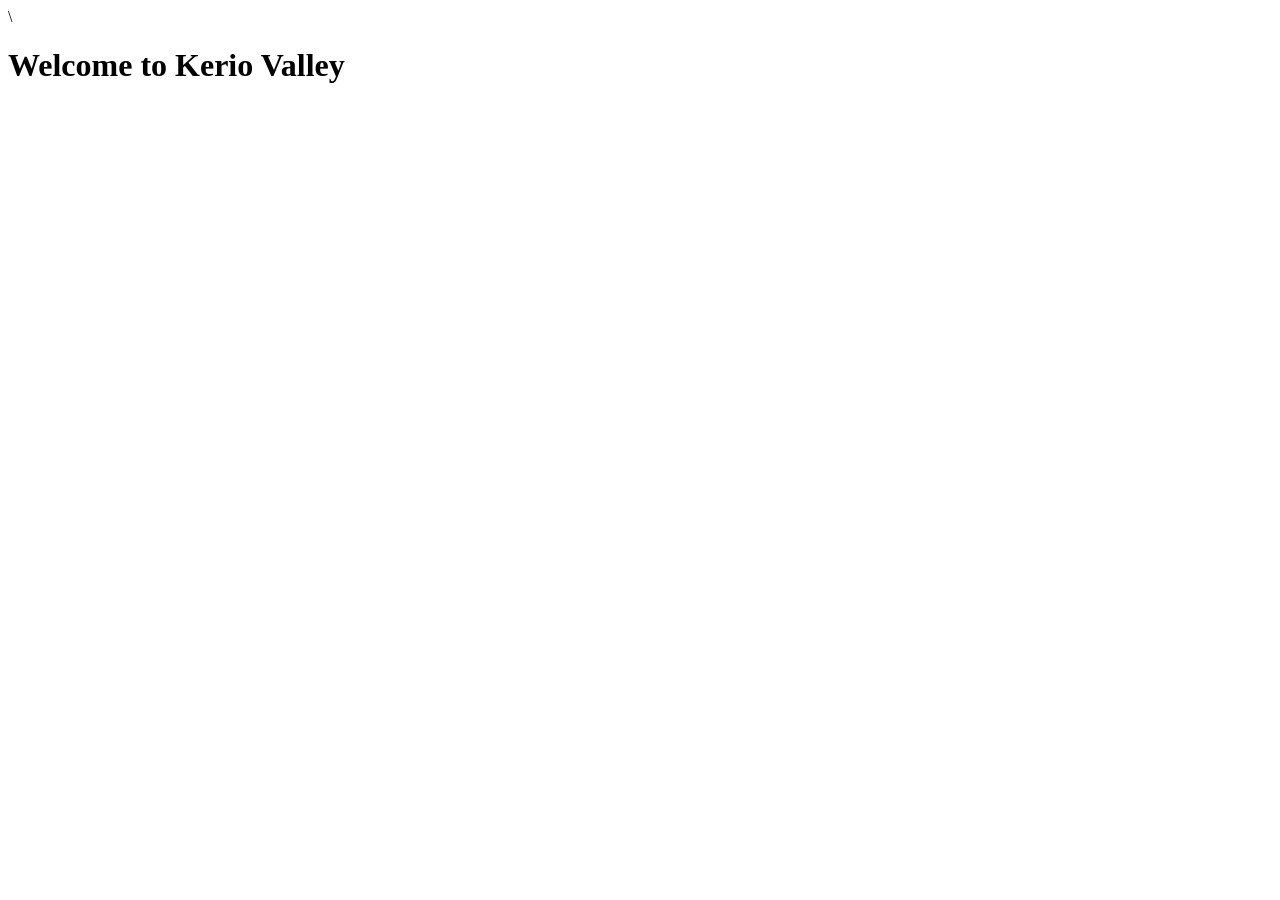
==== index.html @ 92d4cf8e "Entry point of the web page - the index" ====
\<!DOCTYPE html>
<html lang="en">
<head>
    <meta charset="UTF-8">
    <meta name="viewport" content="width=device-width, initial-scale=1.0">
    <title>Kerio Valley</title>
</head>
<body>
    <h1>Welcome to Kerio Valley</h1>
    
</body>
</html>
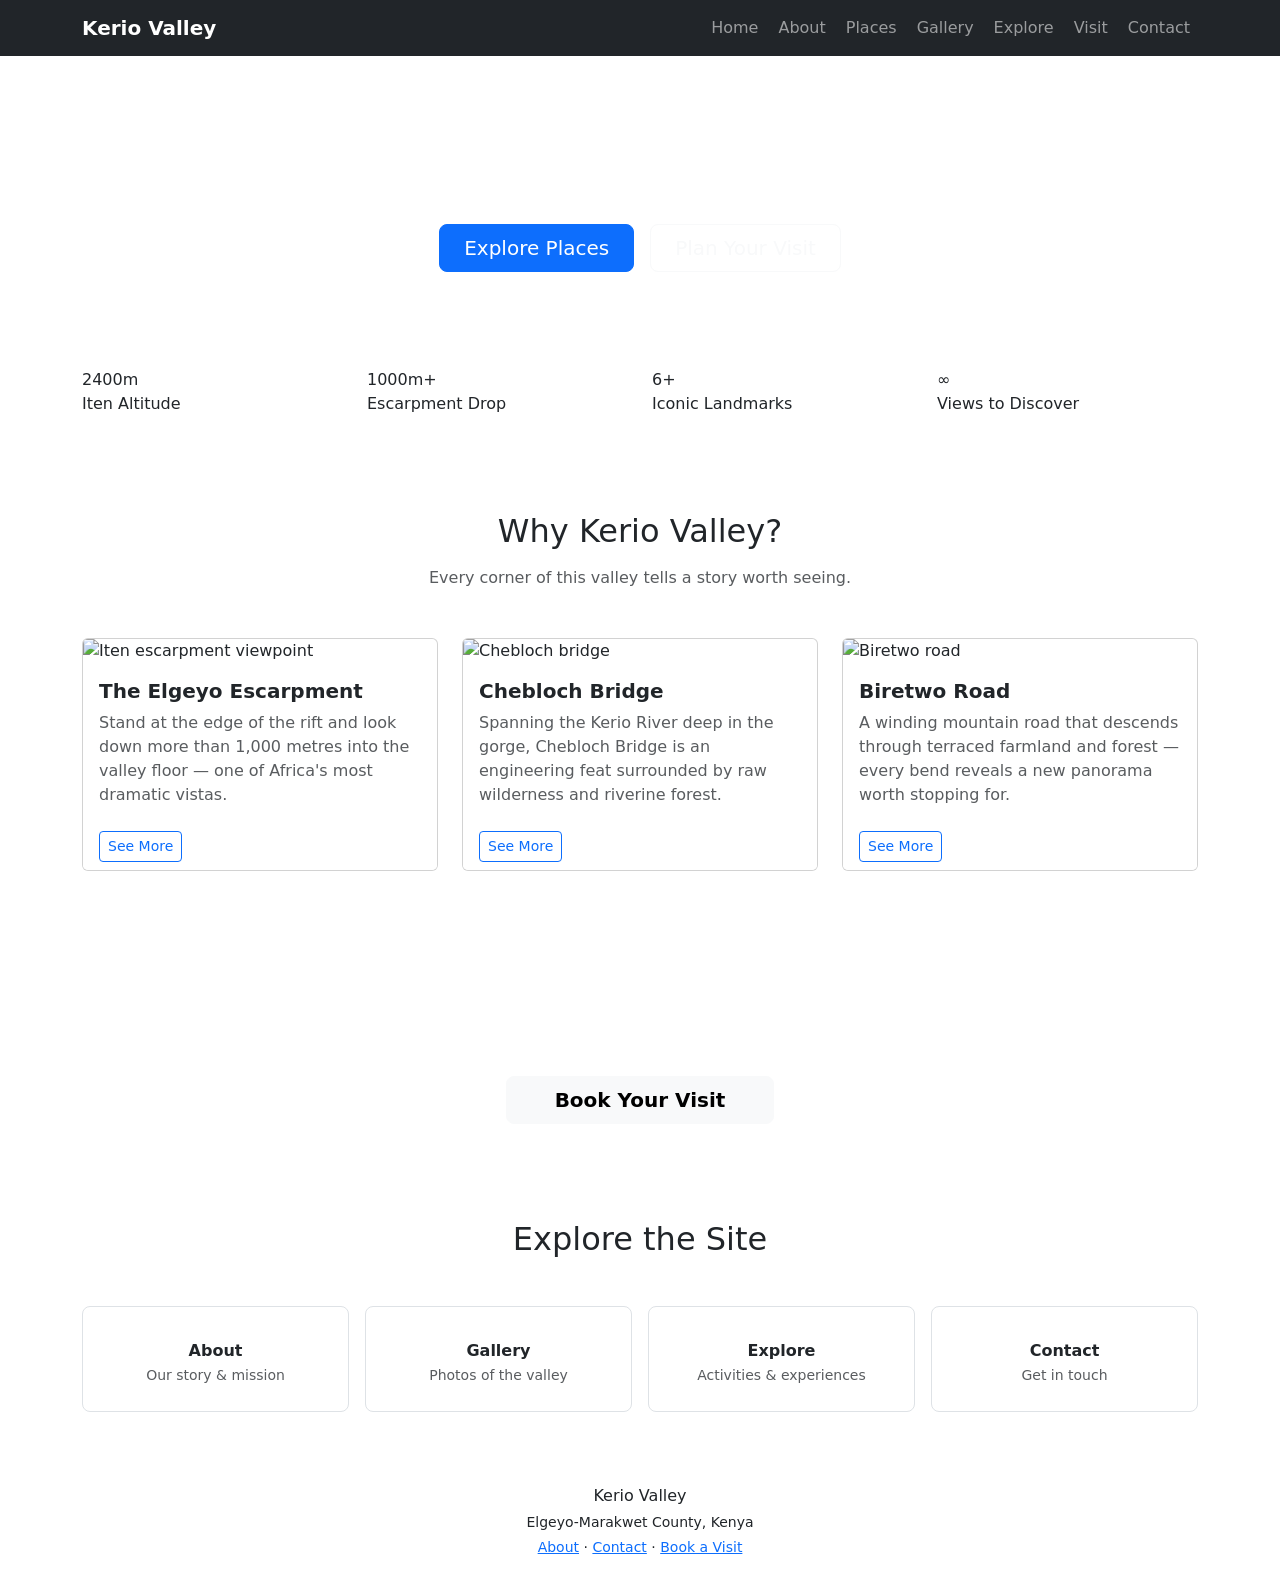
==== commit c1375d5c: "Update the pages to link to send to right directory /pages" ====
--- a/index.html
+++ b/index.html
@@ -1,12 +1,192 @@
-\<!DOCTYPE html>
+<!DOCTYPE html>
 <html lang="en">
 <head>
-    <meta charset="UTF-8">
-    <meta name="viewport" content="width=device-width, initial-scale=1.0">
-    <title>Kerio Valley</title>
+  <meta charset="UTF-8">
+  <meta name="viewport" content="width=device-width, initial-scale=1.0">
+  <title>Kerio Valley — Discover the Heart of the Rift</title>
+  <link href="https://cdn.jsdelivr.net/npm/bootstrap@5.3.3/dist/css/bootstrap.min.css" rel="stylesheet">
+  <link rel="stylesheet" href="style.css">
 </head>
 <body>
-    <h1>Welcome to Kerio Valley</h1>
-    
+
+  <!-- Navbar -->
+  <nav class="navbar navbar-expand-lg navbar-dark bg-dark sticky-top">
+    <div class="container">
+      <a class="navbar-brand fw-bold" href="index.html"><span>Kerio</span> Valley</a>
+      <button class="navbar-toggler" type="button" data-bs-toggle="collapse" data-bs-target="#navMain" aria-controls="navMain" aria-expanded="false" aria-label="Toggle navigation">
+        <span class="navbar-toggler-icon"></span>
+      </button>
+      <div class="collapse navbar-collapse" id="navMain">
+        <ul class="navbar-nav ms-auto gap-1">
+          <li class="nav-item"><a class="nav-link" href="index.html">Home</a></li>
+          <li class="nav-item"><a class="nav-link" href="/pages/about.html">About</a></li>
+          <li class="nav-item"><a class="nav-link" href="/pages/places.html">Places</a></li>
+          <li class="nav-item"><a class="nav-link" href="/pages/gallery.html">Gallery</a></li>
+          <li class="nav-item"><a class="nav-link" href="/pages/explore.html">Explore</a></li>
+          <li class="nav-item"><a class="nav-link" href="/pages/visit.html">Visit</a></li>
+          <li class="nav-item"><a class="nav-link" href="/pages/contact.html">Contact</a></li>
+        </ul>
+      </div>
+    </div>
+  </nav>
+
+  <!-- Hero -->
+  <section class="hero text-white">
+    <div class="container hero-content text-center py-5">
+      <h1 class="mb-4" style="color:#ffffff">Welcome to<br><em>Kerio Valley</em></h1>
+      <div class="d-flex gap-3 justify-content-center flex-wrap">
+        <a href="/pages/places.html" class="btn btn-primary btn-lg px-4">Explore Places</a>
+        <a href="/pages/visit.html" class="btn btn-outline-light btn-lg px-4">Plan Your Visit</a>
+      </div>
+    </div>
+  </section>
+
+  <!-- Stats -->
+  <section class="py-5 bg-white">
+    <div class="container">
+      <div class="row g-4">
+        <div class="col-6 col-md-3">
+          <div class="stat-card">
+            <div class="stat-number">2400m</div>
+            <div class="stat-label">Iten Altitude</div>
+          </div>
+        </div>
+        <div class="col-6 col-md-3">
+          <div class="stat-card">
+            <div class="stat-number">1000m+</div>
+            <div class="stat-label">Escarpment Drop</div>
+          </div>
+        </div>
+        <div class="col-6 col-md-3">
+          <div class="stat-card">
+            <div class="stat-number">6+</div>
+            <div class="stat-label">Iconic Landmarks</div>
+          </div>
+        </div>
+        <div class="col-6 col-md-3">
+          <div class="stat-card">
+            <div class="stat-number">∞</div>
+            <div class="stat-label">Views to Discover</div>
+          </div>
+        </div>
+      </div>
+    </div>
+  </section>
+
+  <!-- Highlights -->
+  <section class="py-5" style="background:var(--kv-light)">
+    <div class="container">
+      <div class="text-center mb-5">
+        <h2 class="section-title mx-auto">Why Kerio Valley?</h2>
+        <p class="text-muted mt-3">Every corner of this valley tells a story worth seeing.</p>
+      </div>
+      <div class="row g-4">
+        <div class="col-md-4">
+          <div class="card h-100">
+            <img src="https://picsum.photos/seed/iten1/600/400" class="card-img-top" alt="Iten escarpment viewpoint">
+            <div class="card-body">
+              <h5 class="card-title fw-bold">The Elgeyo Escarpment</h5>
+              <p class="card-text text-muted">Stand at the edge of the rift and look down more than 1,000 metres into the valley floor — one of Africa's most dramatic vistas.</p>
+            </div>
+            <div class="card-footer bg-white border-0">
+              <a href="places.html" class="btn btn-outline-primary btn-sm">See More</a>
+            </div>
+          </div>
+        </div>
+        <div class="col-md-4">
+          <div class="card h-100">
+            <img src="https://picsum.photos/seed/kerio2/600/400" class="card-img-top" alt="Chebloch bridge">
+            <div class="card-body">
+              <h5 class="card-title fw-bold">Chebloch Bridge</h5>
+              <p class="card-text text-muted">Spanning the Kerio River deep in the gorge, Chebloch Bridge is an engineering feat surrounded by raw wilderness and riverine forest.</p>
+            </div>
+            <div class="card-footer bg-white border-0">
+              <a href="places.html" class="btn btn-outline-primary btn-sm">See More</a>
+            </div>
+          </div>
+        </div>
+        <div class="col-md-4">
+          <div class="card h-100">
+            <img src="https://picsum.photos/seed/biretwo/600/400" class="card-img-top" alt="Biretwo road">
+            <div class="card-body">
+              <h5 class="card-title fw-bold">Biretwo Road</h5>
+              <p class="card-text text-muted">A winding mountain road that descends through terraced farmland and forest — every bend reveals a new panorama worth stopping for.</p>
+            </div>
+            <div class="card-footer bg-white border-0">
+              <a href="places.html" class="btn btn-outline-primary btn-sm">See More</a>
+            </div>
+          </div>
+        </div>
+      </div>
+    </div>
+  </section>
+
+  <!-- CTA Banner -->
+  <section class="py-5 bg-kv-green text-white text-center">
+    <div class="container">
+      <h2 class="fw-bold mb-3">Ready to Experience Kerio Valley?</h2>
+      <p class="lead mb-4 opacity-75">Fill in our simple form and we'll help you plan every detail.</p>
+      <a href="visit.html" class="btn btn-light btn-lg px-5 fw-semibold text-kv-green">Book Your Visit</a>
+    </div>
+  </section>
+
+  <!-- Quick links -->
+  <section class="py-5 bg-white">
+    <div class="container">
+      <div class="text-center mb-5">
+        <h2 class="section-title mx-auto">Explore the Site</h2>
+      </div>
+      <div class="row g-3 text-center">
+        <div class="col-6 col-md-3">
+          <a href="about.html" class="text-decoration-none">
+            <div class="p-4 rounded-3 border h-100">
+              <p class="fw-semibold mt-2 mb-0 text-dark">About</p>
+              <small class="text-muted">Our story & mission</small>
+            </div>
+          </a>
+        </div>
+        <div class="col-6 col-md-3">
+          <a href="gallery.html" class="text-decoration-none">
+            <div class="p-4 rounded-3 border h-100">
+              <p class="fw-semibold mt-2 mb-0 text-dark">Gallery</p>
+              <small class="text-muted">Photos of the valley</small>
+            </div>
+          </a>
+        </div>
+        <div class="col-6 col-md-3">
+          <a href="explore.html" class="text-decoration-none">
+            <div class="p-4 rounded-3 border h-100">
+              <p class="fw-semibold mt-2 mb-0 text-dark">Explore</p>
+              <small class="text-muted">Activities & experiences</small>
+            </div>
+          </a>
+        </div>
+        <div class="col-6 col-md-3">
+          <a href="contact.html" class="text-decoration-none">
+            <div class="p-4 rounded-3 border h-100">
+              <p class="fw-semibold mt-2 mb-0 text-dark">Contact</p>
+              <small class="text-muted">Get in touch</small>
+            </div>
+          </a>
+        </div>
+      </div>
+    </div>
+  </section>
+
+  <!-- Footer -->
+  <footer class="py-4">
+    <div class="container text-center">
+      <p class="footer-brand mb-1"><span>Kerio</span> Valley</p>
+      <p class="mb-1 small">Elgeyo-Marakwet County, Kenya</p>
+      <p class="mb-0 small">
+        <a href="about.html">About</a> &middot;
+        <a href="contact.html">Contact</a> &middot;
+        <a href="visit.html">Book a Visit</a>
+      </p>
+    </div>
+  </footer>
+
+  <script src="https://cdn.jsdelivr.net/npm/bootstrap@5.3.3/dist/js/bootstrap.bundle.min.js"></script>
+  <script src="main.js"></script>
 </body>
 </html>
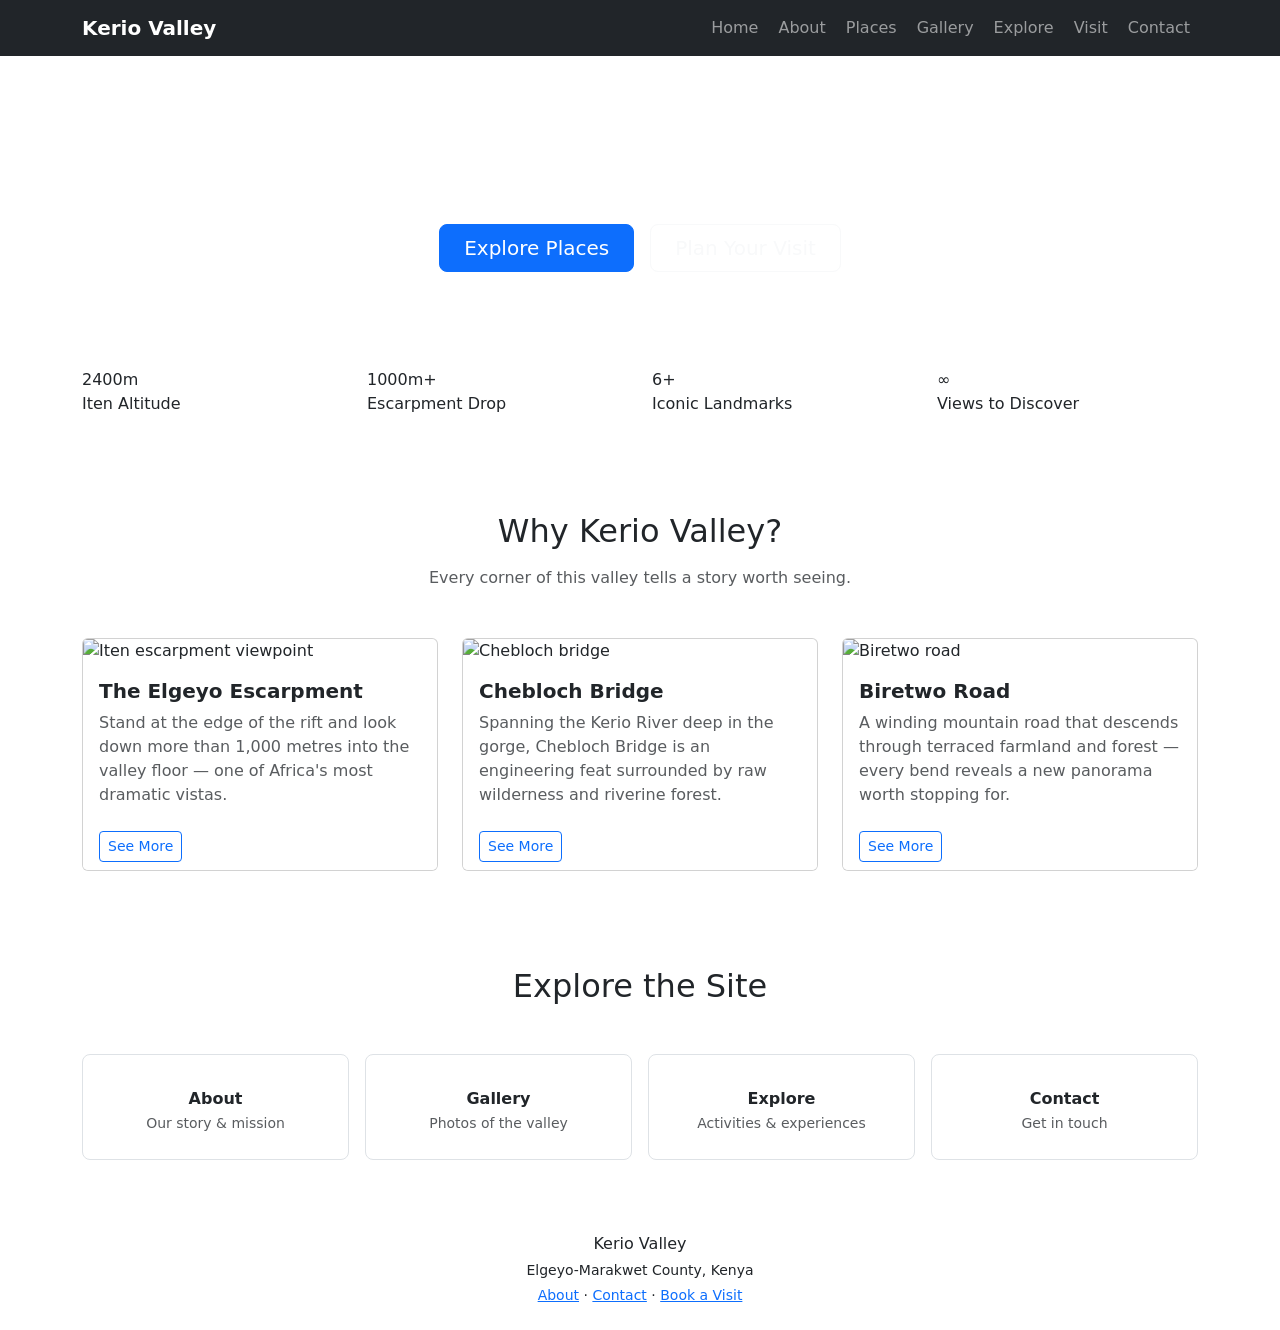
==== commit f7a2be95: "About us page and contact page should be under pages folder" ====
--- a/index.html
+++ b/index.html
@@ -121,15 +121,6 @@
     </div>
   </section>
 
-  <!-- CTA Banner -->
-  <section class="py-5 bg-kv-green text-white text-center">
-    <div class="container">
-      <h2 class="fw-bold mb-3">Ready to Experience Kerio Valley?</h2>
-      <p class="lead mb-4 opacity-75">Fill in our simple form and we'll help you plan every detail.</p>
-      <a href="visit.html" class="btn btn-light btn-lg px-5 fw-semibold text-kv-green">Book Your Visit</a>
-    </div>
-  </section>
-
   <!-- Quick links -->
   <section class="py-5 bg-white">
     <div class="container">
@@ -179,9 +170,9 @@
       <p class="footer-brand mb-1"><span>Kerio</span> Valley</p>
       <p class="mb-1 small">Elgeyo-Marakwet County, Kenya</p>
       <p class="mb-0 small">
-        <a href="about.html">About</a> &middot;
-        <a href="contact.html">Contact</a> &middot;
-        <a href="visit.html">Book a Visit</a>
+        <a href="pages/about.html">About</a> &middot;
+        <a href="pages/contact.html">Contact</a> &middot;
+        <a href="pages/visit.html">Book a Visit</a>
       </p>
     </div>
   </footer>
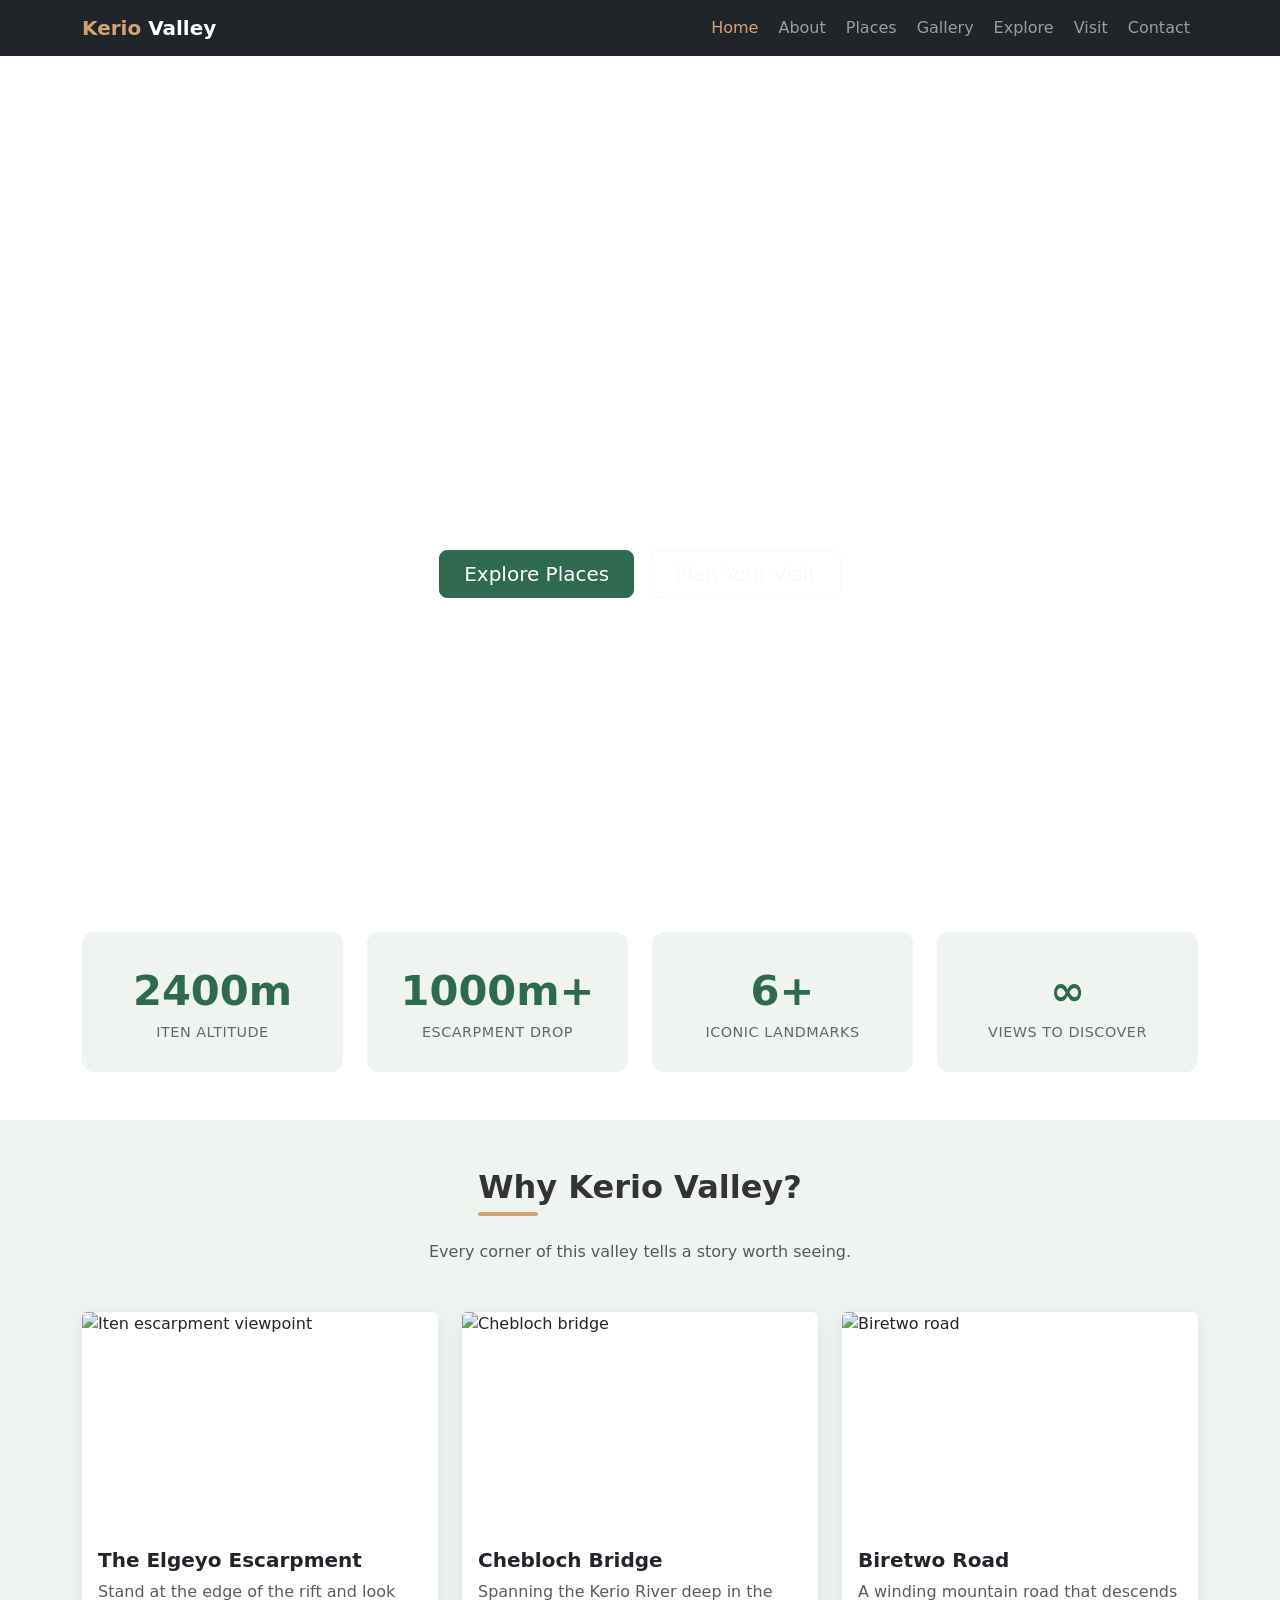
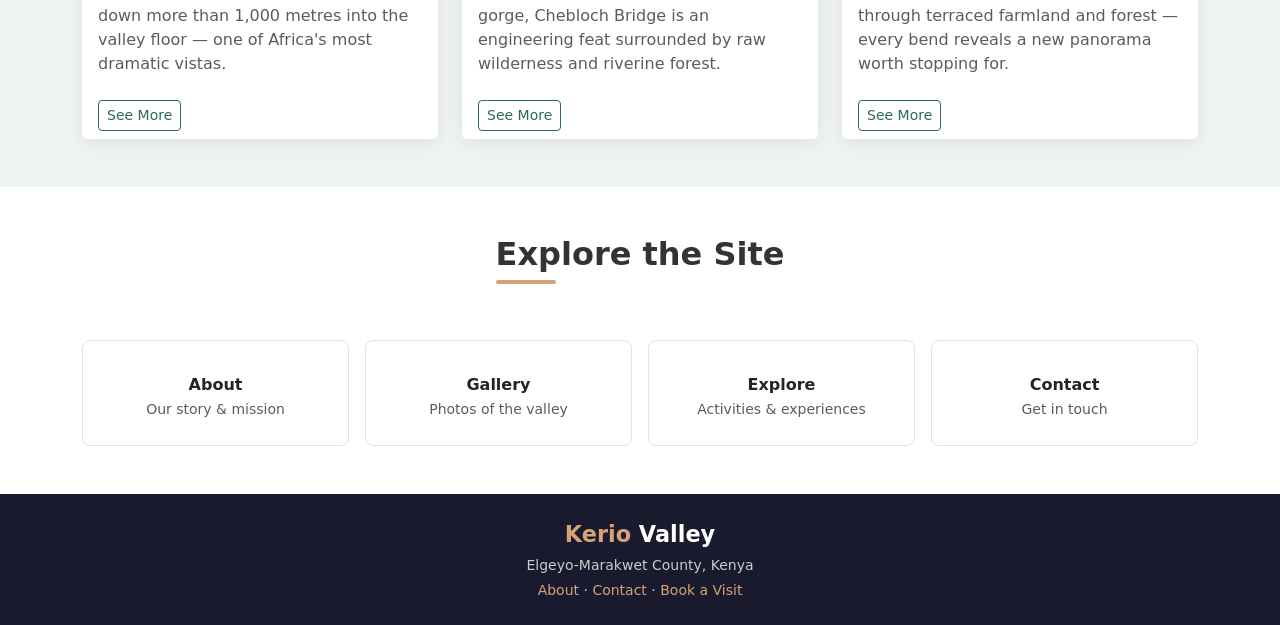
==== commit 2c1bf051: "Update the link rels based on folder changes" ====
--- a/index.html
+++ b/index.html
@@ -5,7 +5,7 @@
   <meta name="viewport" content="width=device-width, initial-scale=1.0">
   <title>Kerio Valley — Discover the Heart of the Rift</title>
   <link href="https://cdn.jsdelivr.net/npm/bootstrap@5.3.3/dist/css/bootstrap.min.css" rel="stylesheet">
-  <link rel="stylesheet" href="style.css">
+    <link rel="stylesheet" href="css/style.css">
 </head>
 <body>
 
@@ -19,12 +19,12 @@
       <div class="collapse navbar-collapse" id="navMain">
         <ul class="navbar-nav ms-auto gap-1">
           <li class="nav-item"><a class="nav-link" href="index.html">Home</a></li>
-          <li class="nav-item"><a class="nav-link" href="/pages/about.html">About</a></li>
-          <li class="nav-item"><a class="nav-link" href="/pages/places.html">Places</a></li>
-          <li class="nav-item"><a class="nav-link" href="/pages/gallery.html">Gallery</a></li>
-          <li class="nav-item"><a class="nav-link" href="/pages/explore.html">Explore</a></li>
-          <li class="nav-item"><a class="nav-link" href="/pages/visit.html">Visit</a></li>
-          <li class="nav-item"><a class="nav-link" href="/pages/contact.html">Contact</a></li>
+          <li class="nav-item"><a class="nav-link" href="about.html">About</a></li>
+          <li class="nav-item"><a class="nav-link" href="places.html">Places</a></li>
+          <li class="nav-item"><a class="nav-link" href="gallery.html">Gallery</a></li>
+          <li class="nav-item"><a class="nav-link" href="explore.html">Explore</a></li>
+          <li class="nav-item"><a class="nav-link" href="visit.html">Visit</a></li>
+          <li class="nav-item"><a class="nav-link" href="contact.html">Contact</a></li>
         </ul>
       </div>
     </div>
@@ -35,8 +35,8 @@
     <div class="container hero-content text-center py-5">
       <h1 class="mb-4" style="color:#ffffff">Welcome to<br><em>Kerio Valley</em></h1>
       <div class="d-flex gap-3 justify-content-center flex-wrap">
-        <a href="/pages/places.html" class="btn btn-primary btn-lg px-4">Explore Places</a>
-        <a href="/pages/visit.html" class="btn btn-outline-light btn-lg px-4">Plan Your Visit</a>
+        <a href="/places.html" class="btn btn-primary btn-lg px-4">Explore Places</a>
+        <a href="/visit.html" class="btn btn-outline-light btn-lg px-4">Plan Your Visit</a>
       </div>
     </div>
   </section>
@@ -113,7 +113,7 @@
               <p class="card-text text-muted">A winding mountain road that descends through terraced farmland and forest — every bend reveals a new panorama worth stopping for.</p>
             </div>
             <div class="card-footer bg-white border-0">
-              <a href="places.html" class="btn btn-outline-primary btn-sm">See More</a>
+              <a href="pages/places.html" class="btn btn-outline-primary btn-sm">See More</a>
             </div>
           </div>
         </div>
@@ -129,7 +129,7 @@
       </div>
       <div class="row g-3 text-center">
         <div class="col-6 col-md-3">
-          <a href="about.html" class="text-decoration-none">
+          <a href="/about.html" class="text-decoration-none">
             <div class="p-4 rounded-3 border h-100">
               <p class="fw-semibold mt-2 mb-0 text-dark">About</p>
               <small class="text-muted">Our story & mission</small>
@@ -137,7 +137,7 @@
           </a>
         </div>
         <div class="col-6 col-md-3">
-          <a href="gallery.html" class="text-decoration-none">
+          <a href="/gallery.html" class="text-decoration-none">
             <div class="p-4 rounded-3 border h-100">
               <p class="fw-semibold mt-2 mb-0 text-dark">Gallery</p>
               <small class="text-muted">Photos of the valley</small>
@@ -145,7 +145,7 @@
           </a>
         </div>
         <div class="col-6 col-md-3">
-          <a href="explore.html" class="text-decoration-none">
+          <a href="/explore.html" class="text-decoration-none">
             <div class="p-4 rounded-3 border h-100">
               <p class="fw-semibold mt-2 mb-0 text-dark">Explore</p>
               <small class="text-muted">Activities & experiences</small>
@@ -153,7 +153,7 @@
           </a>
         </div>
         <div class="col-6 col-md-3">
-          <a href="contact.html" class="text-decoration-none">
+          <a href="/contact.html" class="text-decoration-none">
             <div class="p-4 rounded-3 border h-100">
               <p class="fw-semibold mt-2 mb-0 text-dark">Contact</p>
               <small class="text-muted">Get in touch</small>
@@ -170,14 +170,14 @@
       <p class="footer-brand mb-1"><span>Kerio</span> Valley</p>
       <p class="mb-1 small">Elgeyo-Marakwet County, Kenya</p>
       <p class="mb-0 small">
-        <a href="pages/about.html">About</a> &middot;
-        <a href="pages/contact.html">Contact</a> &middot;
-        <a href="pages/visit.html">Book a Visit</a>
+        <a href="/about.html">About</a> &middot;
+        <a href="/contact.html">Contact</a> &middot;
+        <a href="/visit.html">Book a Visit</a>
       </p>
     </div>
   </footer>
 
   <script src="https://cdn.jsdelivr.net/npm/bootstrap@5.3.3/dist/js/bootstrap.bundle.min.js"></script>
-  <script src="main.js"></script>
+  <script src="js/main.js"></script>
 </body>
 </html>
--- a/css/style.css
+++ b/css/style.css
@@ -0,0 +1,191 @@
+:root {
+  --kv-green:  #2d6a4f;
+  --kv-gold:   #d4a373;
+  --kv-blue:   #1a6ea0;
+  --kv-dark:   #1a1a2e;
+  --kv-light:  #f0f4f0;
+}
+
+/* ── Global ── */
+body {
+  font-family: 'Segoe UI', system-ui, sans-serif;
+  color: #333;
+}
+
+a { color: var(--kv-green); }
+a:hover { color: var(--kv-gold); }
+
+/* ── Navbar ── */
+.navbar-brand span { color: var(--kv-gold); }
+.navbar-nav .nav-link.active,
+.navbar-nav .nav-link:hover { color: var(--kv-gold) !important; }
+
+/* ── Hero ── */
+.hero {
+  min-height: 92vh;
+  background: url('https://safari254.com/wp-content/uploads/2018/08/Kerio-Valley_winding-roads-1024x560.jpg') center/cover no-repeat;
+  display: flex;
+  align-items: center;
+  position: relative;
+  overflow: hidden;
+}
+
+.hero-content { position: relative; z-index: 1; }
+
+.hero h1 { font-size: clamp(2.4rem, 6vw, 5rem); font-weight: 800; letter-spacing: -1px; }
+.hero .lead { font-size: clamp(1rem, 2vw, 1.35rem); }
+
+/* ── Section headers ── */
+.section-title {
+  font-size: 2rem;
+  font-weight: 700;
+  position: relative;
+  display: inline-block;
+  margin-bottom: 0.5rem;
+}
+
+.section-title::after {
+  content: '';
+  display: block;
+  width: 60px;
+  height: 4px;
+  background: var(--kv-gold);
+  border-radius: 2px;
+  margin-top: 6px;
+}
+
+/* ── Page header banner ── */
+.page-header {
+  background: linear-gradient(120deg, var(--kv-dark) 0%, var(--kv-green) 100%);
+  padding: 80px 0 60px;
+  color: #fff;
+}
+
+.page-header h1 { font-size: clamp(1.8rem, 4vw, 3rem); font-weight: 800; }
+
+/* ── Cards ── */
+.card { border: none; box-shadow: 0 4px 20px rgba(0,0,0,.08); transition: transform .25s, box-shadow .25s; }
+.card:hover { transform: translateY(-4px); box-shadow: 0 10px 30px rgba(0,0,0,.14); }
+.card-img-top { height: 220px; object-fit: cover; }
+
+/* ── Gallery flexbox grid ── */
+.gallery-grid {
+  display: flex;
+  flex-wrap: wrap;
+  gap: 12px;
+}
+
+.gallery-item {
+  flex: 1 1 260px;
+  max-width: 400px;
+  overflow: hidden;
+  border-radius: 10px;
+  box-shadow: 0 4px 16px rgba(0,0,0,.1);
+  position: relative;
+  cursor: pointer;
+}
+
+.gallery-item img {
+  width: 100%;
+  height: 240px;
+  object-fit: cover;
+  display: block;
+  transition: transform .35s;
+}
+
+.gallery-item:hover img { transform: scale(1.05); }
+
+.gallery-overlay {
+  position: absolute;
+  inset: 0;
+  background: linear-gradient(to top, rgba(0,0,0,.65) 0%, transparent 55%);
+  display: flex;
+  align-items: flex-end;
+  padding: 14px;
+  opacity: 0;
+  transition: opacity .3s;
+}
+
+.gallery-item:hover .gallery-overlay { opacity: 1; }
+.gallery-overlay span { color: #fff; font-weight: 600; font-size: .95rem; }
+
+/* ── Stats strip ── */
+.stat-card {
+  text-align: center;
+  padding: 28px 20px;
+  background: var(--kv-light);
+  border-radius: 12px;
+}
+
+.stat-number { font-size: 2.6rem; font-weight: 800; color: var(--kv-green); }
+.stat-label  { color: #666; font-size: .9rem; text-transform: uppercase; letter-spacing: .5px; }
+
+/* ── Forms ── */
+.form-control:focus, .form-select:focus {
+  border-color: var(--kv-green);
+  box-shadow: 0 0 0 .2rem rgba(45,106,79,.2);
+}
+
+.btn-primary {
+  background: var(--kv-green);
+  border-color: var(--kv-green);
+}
+
+.btn-primary:hover, .btn-primary:focus {
+  background: #1e4d38;
+  border-color: #1e4d38;
+}
+
+.btn-outline-primary {
+  color: var(--kv-green);
+  border-color: var(--kv-green);
+}
+
+.btn-outline-primary:hover {
+  background: var(--kv-green);
+  border-color: var(--kv-green);
+  color: #fff;
+}
+
+/* ── Footer ── */
+footer {
+  background: var(--kv-dark);
+  color: #ccc;
+}
+
+footer a { color: var(--kv-gold); text-decoration: none; }
+footer a:hover { color: #fff; }
+footer .footer-brand { font-size: 1.4rem; font-weight: 700; color: #fff; }
+footer .footer-brand span { color: var(--kv-gold); }
+
+/* ── Utility ── */
+.bg-kv-green   { background-color: var(--kv-green) !important; }
+.bg-kv-gold    { background-color: var(--kv-gold)  !important; }
+.text-kv-green { color: var(--kv-green) !important; }
+.text-kv-gold  { color: var(--kv-gold)  !important; }
+
+/* ── Explore activity cards ── */
+.activity-icon {
+  width: 64px;
+  height: 64px;
+  border-radius: 50%;
+  background: var(--kv-light);
+  display: flex;
+  align-items: center;
+  justify-content: center;
+  font-size: 1.8rem;
+  margin: 0 auto 1rem;
+}
+
+/* ── Places feature image ── */
+.place-img {
+  height: 280px;
+  object-fit: cover;
+  border-radius: 12px;
+}
+
+/* ── Responsive tweaks ── */
+@media (max-width: 576px) {
+  .gallery-item { flex: 1 1 100%; max-width: 100%; }
+  .hero { min-height: 70vh; }
+}
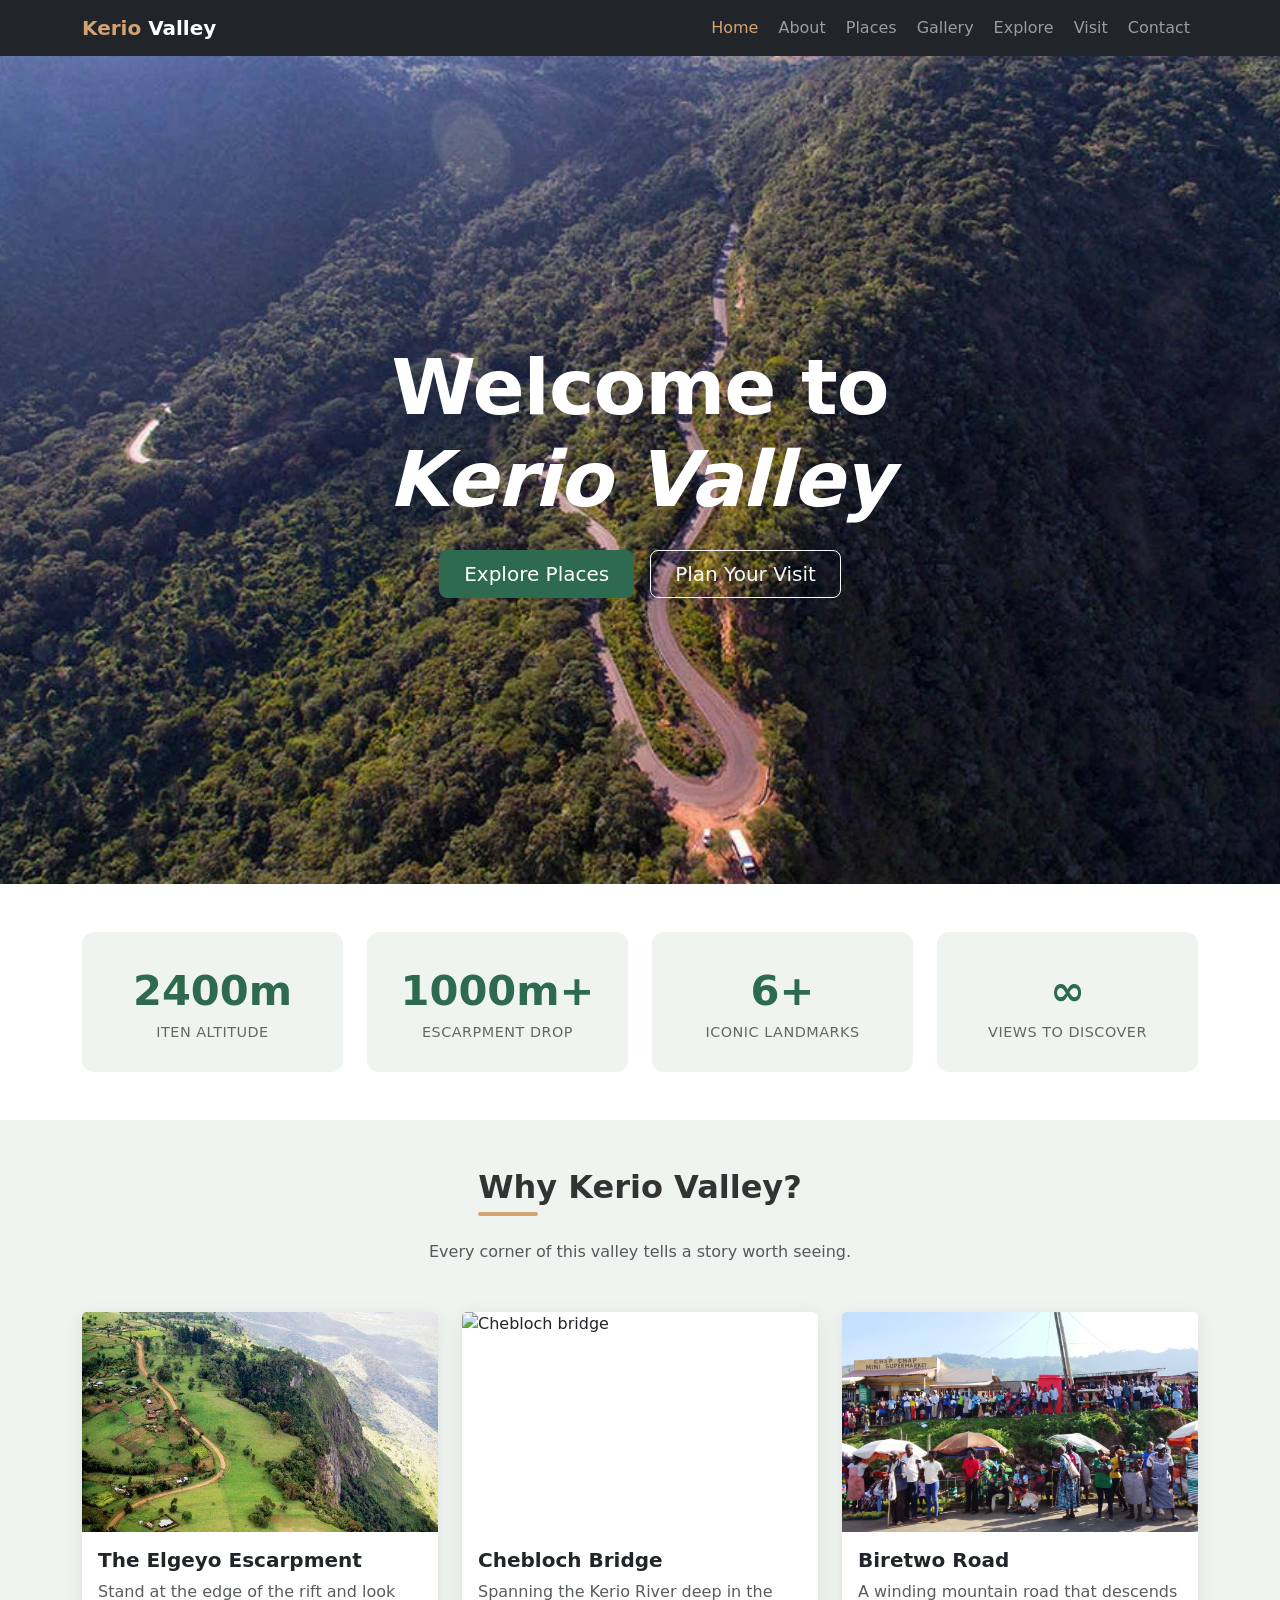
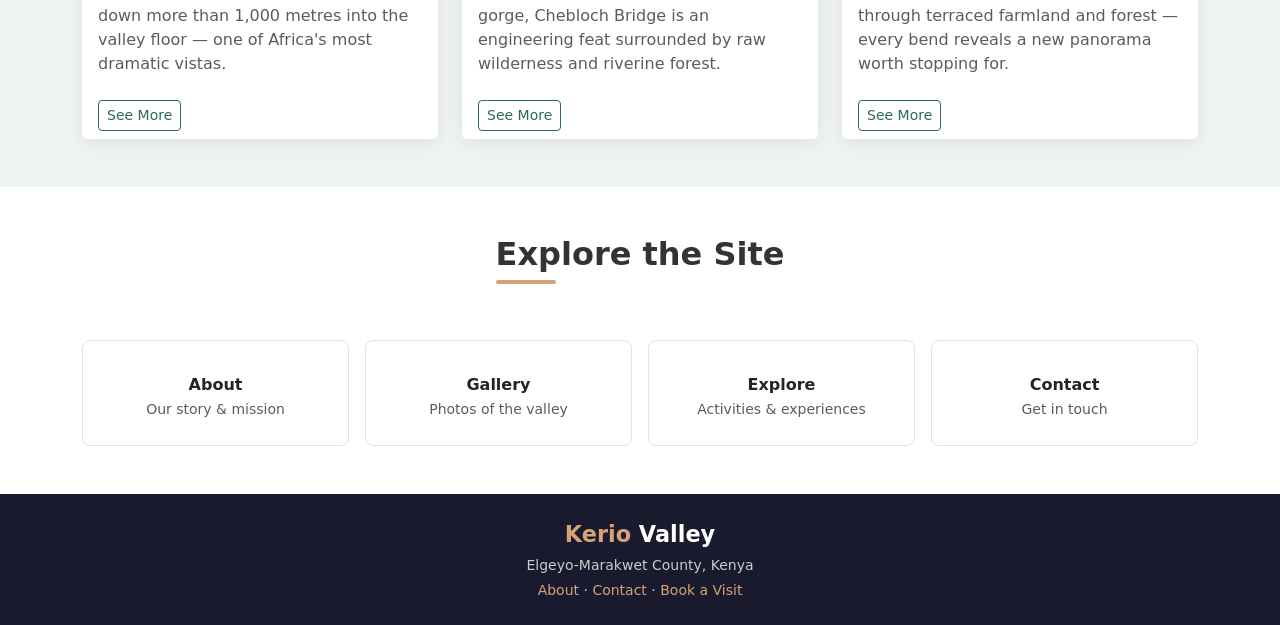
==== commit 86c1b35a: "Images linked to image folder not online images to render" ====
--- a/index.html
+++ b/index.html
@@ -83,7 +83,7 @@
       <div class="row g-4">
         <div class="col-md-4">
           <div class="card h-100">
-            <img src="https://picsum.photos/seed/iten1/600/400" class="card-img-top" alt="Iten escarpment viewpoint">
+            <img src="/images/elgeyo_escarpment.jpg" class="card-img-top" alt="Iten escarpment viewpoint">
             <div class="card-body">
               <h5 class="card-title fw-bold">The Elgeyo Escarpment</h5>
               <p class="card-text text-muted">Stand at the edge of the rift and look down more than 1,000 metres into the valley floor — one of Africa's most dramatic vistas.</p>
@@ -95,7 +95,7 @@
         </div>
         <div class="col-md-4">
           <div class="card h-100">
-            <img src="https://picsum.photos/seed/kerio2/600/400" class="card-img-top" alt="Chebloch bridge">
+            <img src="/images/chebloch.jpg" class="card-img-top" alt="Chebloch bridge">
             <div class="card-body">
               <h5 class="card-title fw-bold">Chebloch Bridge</h5>
               <p class="card-text text-muted">Spanning the Kerio River deep in the gorge, Chebloch Bridge is an engineering feat surrounded by raw wilderness and riverine forest.</p>
@@ -107,7 +107,7 @@
         </div>
         <div class="col-md-4">
           <div class="card h-100">
-            <img src="https://picsum.photos/seed/biretwo/600/400" class="card-img-top" alt="Biretwo road">
+            <img src="/images/biretwo.jpg" class="card-img-top" alt="Biretwo road">
             <div class="card-body">
               <h5 class="card-title fw-bold">Biretwo Road</h5>
               <p class="card-text text-muted">A winding mountain road that descends through terraced farmland and forest — every bend reveals a new panorama worth stopping for.</p>
--- a/css/style.css
+++ b/css/style.css
@@ -23,7 +23,7 @@
 /* ── Hero ── */
 .hero {
   min-height: 92vh;
-  background: url('https://safari254.com/wp-content/uploads/2018/08/Kerio-Valley_winding-roads-1024x560.jpg') center/cover no-repeat;
+  background: url('/images/kerio_valley.webp') center/cover no-repeat;
   display: flex;
   align-items: center;
   position: relative;
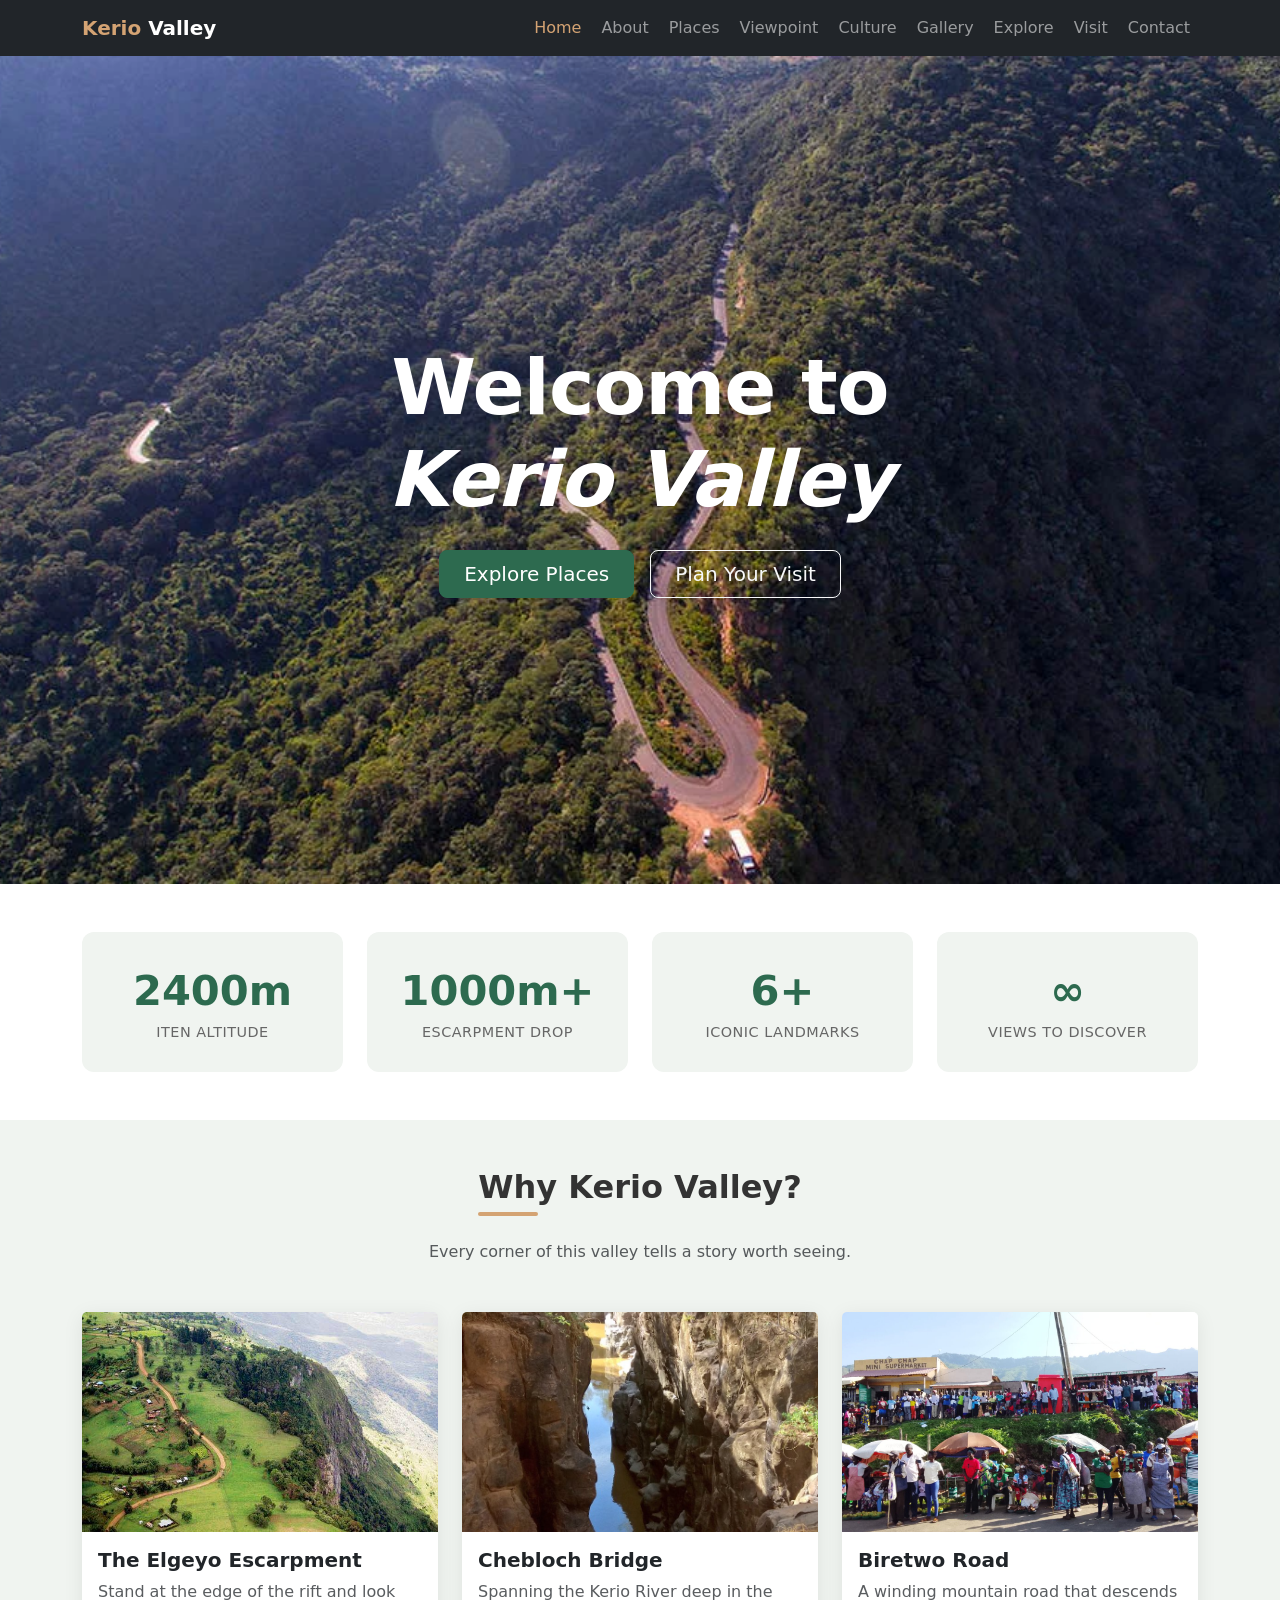
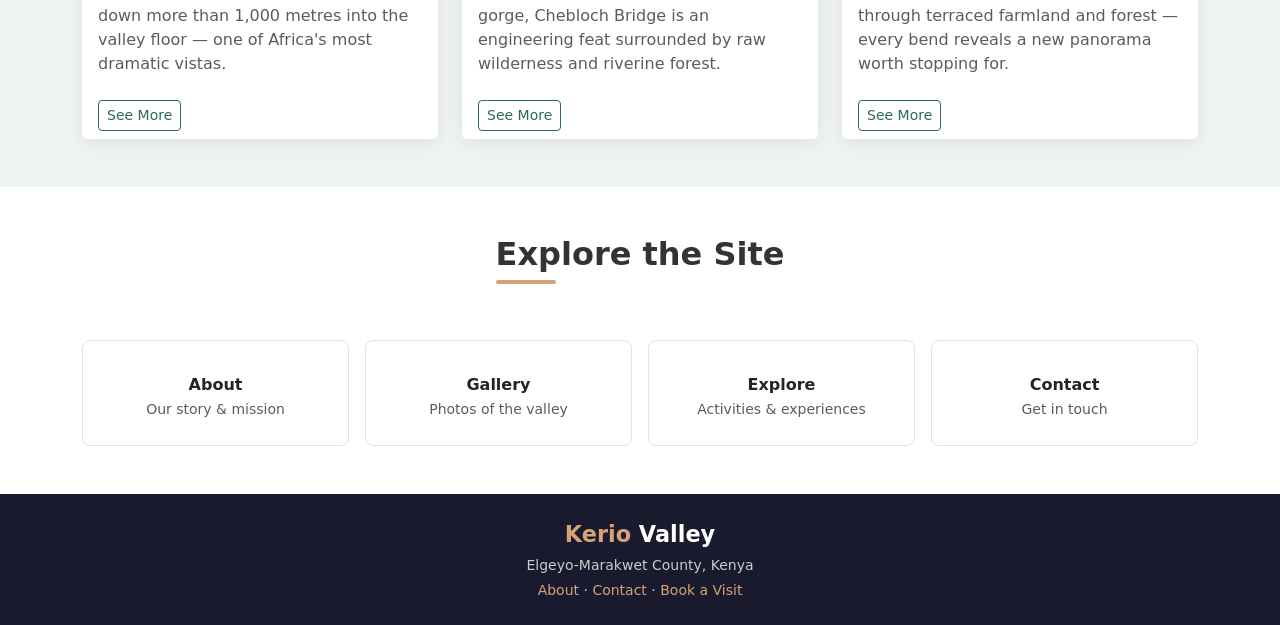
==== commit 02e4c99c: "nav links to include all pages" ====
--- a/index.html
+++ b/index.html
@@ -21,6 +21,8 @@
           <li class="nav-item"><a class="nav-link" href="index.html">Home</a></li>
           <li class="nav-item"><a class="nav-link" href="about.html">About</a></li>
           <li class="nav-item"><a class="nav-link" href="places.html">Places</a></li>
+          <li class="nav-item"><a class="nav-link" href="viewpoint.html">Viewpoint</a></li>
+          <li class="nav-item"><a class="nav-link" href="culture.html">Culture</a></li>
           <li class="nav-item"><a class="nav-link" href="gallery.html">Gallery</a></li>
           <li class="nav-item"><a class="nav-link" href="explore.html">Explore</a></li>
           <li class="nav-item"><a class="nav-link" href="visit.html">Visit</a></li>
